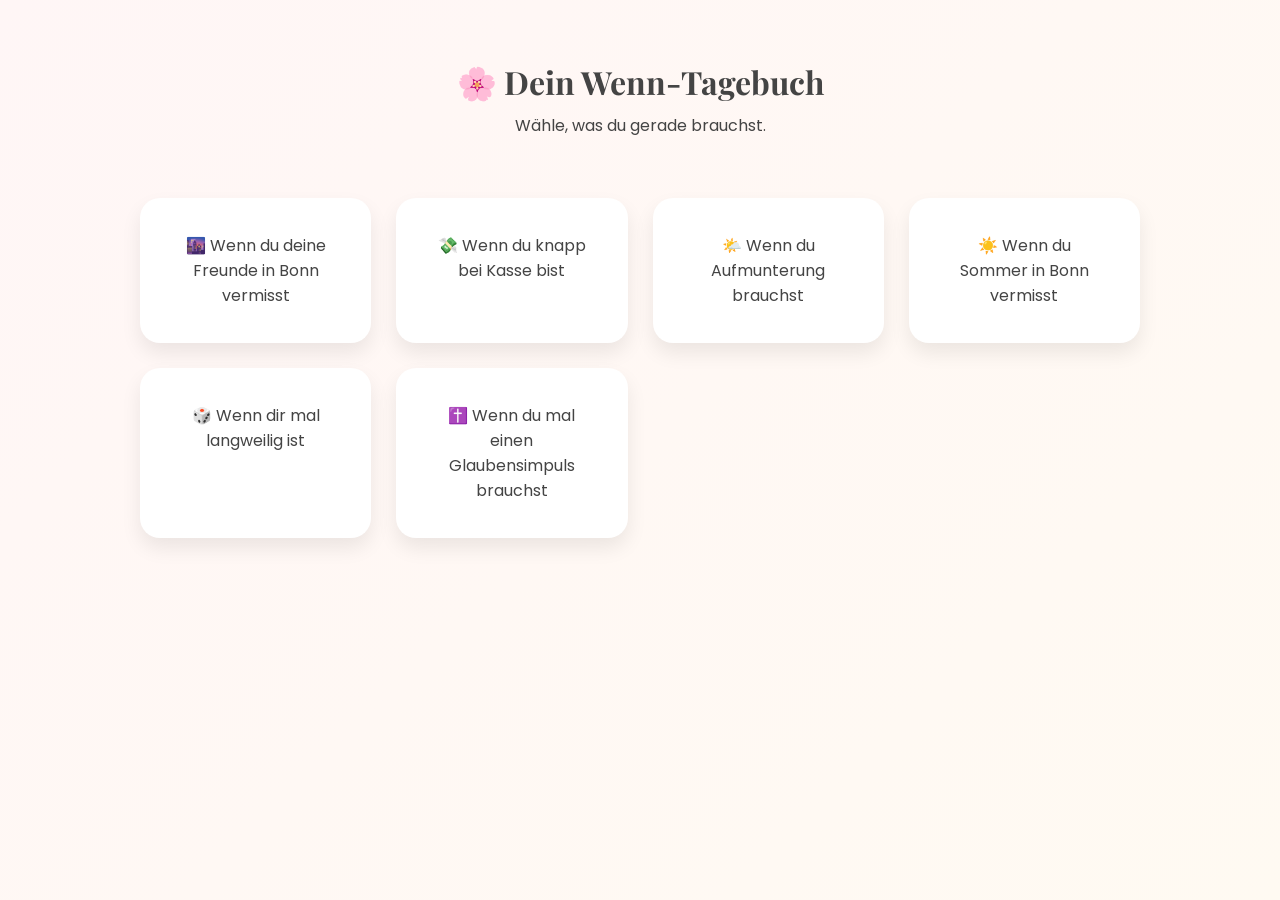
==== tagebuch.html @ 7ecf6430 "Rename Tagebuch.html to tagebuch.html" ====
<!DOCTYPE html>
<html lang="de">
<head>
<meta charset="UTF-8">
<meta name="viewport" content="width=device-width, initial-scale=1.0">
<title>Dein Wenn-Tagebuch 💌</title>

<link href="https://fonts.googleapis.com/css2?family=Playfair+Display&family=Poppins:wght@300;400&display=swap" rel="stylesheet">
<link rel="stylesheet" href="style.css">
</head>

<body>

<header>
    <h1>🌸 Dein Wenn-Tagebuch</h1>
    <p>Wähle, was du gerade brauchst.</p>
</header>

<section class="cards">

    <a class="card" href="wenn-freunde-bonn.html">
        🌆 Wenn du deine Freunde in Bonn vermisst
    </a>

    <a class="card" href="wenn-knapp-bei-kasse.html">
        💸 Wenn du knapp bei Kasse bist
    </a>

    <a class="card" href="wenn-aufmunterung.html">
        🌤️ Wenn du Aufmunterung brauchst
    </a>

    <a class="card" href="wenn-sommer-bonn.html">
        ☀️ Wenn du Sommer in Bonn vermisst
    </a>

    <a class="card" href="wenn-langweilig.html">
        🎲 Wenn dir mal langweilig ist
    </a>

    <a class="card" href="wenn-glaube-impuls.html">
        ✝️ Wenn du mal einen Glaubensimpuls brauchst
    </a>

</section>

</body>
</html>
---- style.css ----
*{
    margin:0;
    padding:0;
    box-sizing:border-box;
}

body{
    font-family:'Poppins',sans-serif;
    background:linear-gradient(
        135deg,
        #fff6f6,
        #fffaf2
    );
    min-height:100vh;
    color:#444;
}

.login-box{

    max-width:500px;

    margin:100px auto;

    text-align:center;

    background:white;

    padding:40px;

    border-radius:25px;

    box-shadow:0 10px 30px rgba(0,0,0,0.08);
}

.login-box h1{
    font-size:4rem;
}

.login-box h2{
    font-family:'Playfair Display',serif;
    margin-bottom:20px;
}

.login-box p{
    margin-bottom:25px;
}

input{

    width:100%;
    padding:15px;

    border:none;

    border-radius:12px;

    background:#f5f5f5;

    margin-bottom:15px;
}

button{

    background:#ffb6b9;

    border:none;

    padding:15px 30px;

    border-radius:12px;

    cursor:pointer;

    font-size:1rem;
}

button:hover{
    transform:scale(1.03);
}

header{
    text-align:center;
    padding:60px 20px;
}

header h1{
    font-family:'Playfair Display',serif;
    margin-bottom:10px;
}

.cards{

    width:90%;
    max-width:1000px;

    margin:auto;

    display:grid;

    grid-template-columns:
    repeat(auto-fit,minmax(220px,1fr));

    gap:25px;
}

.card{

    text-decoration:none;

    color:#444;

    background:white;

    padding:35px;

    text-align:center;

    border-radius:20px;

    box-shadow:
    0 10px 20px rgba(0,0,0,0.08);

    transition:0.3s;
}

.card:hover{

    transform:
    translateY(-5px);

}

footer{

    text-align:center;

    margin-top:60px;

    padding:40px;
}
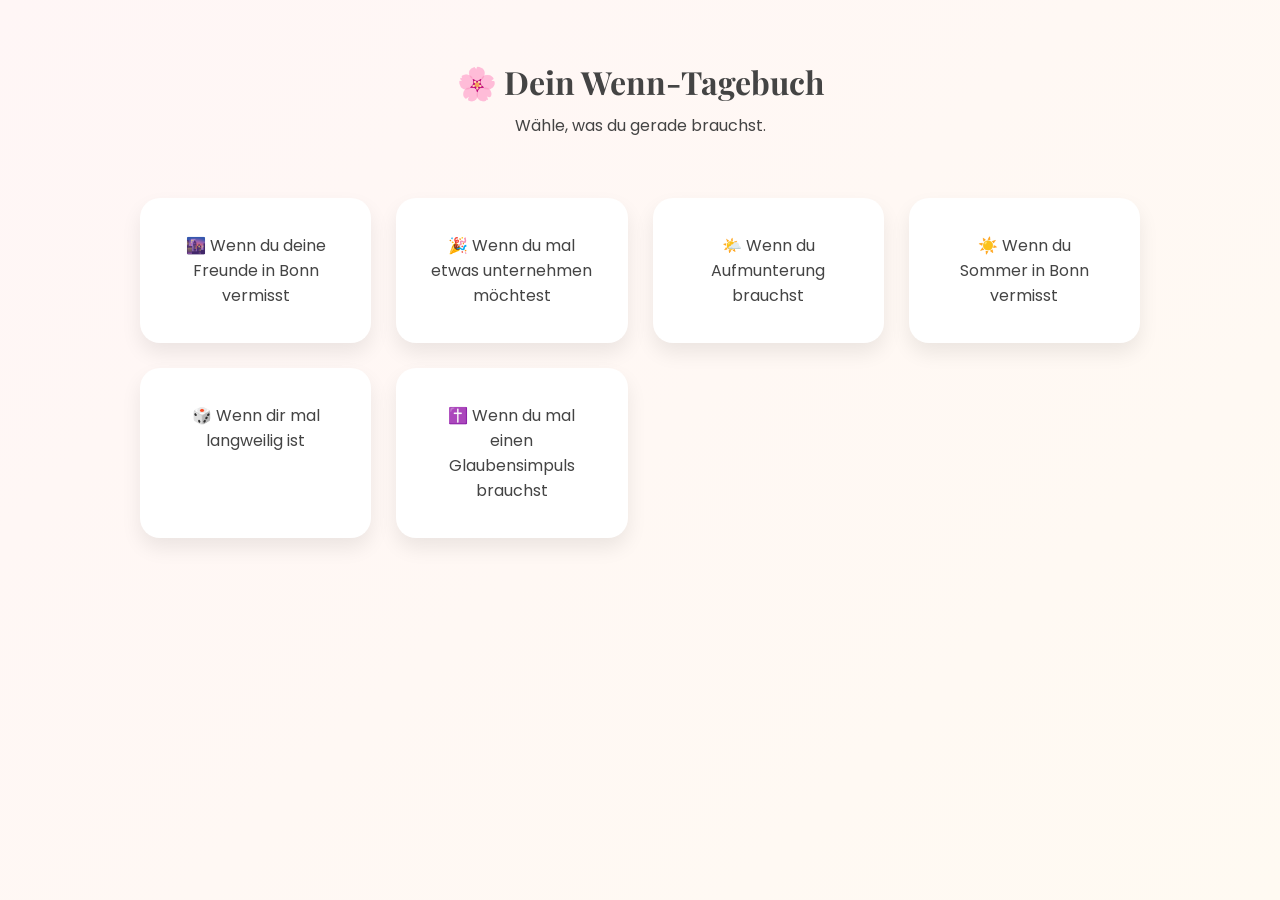
==== commit 5b6bef34: "Update tagebuch.html" ====
--- a/tagebuch.html
+++ b/tagebuch.html
@@ -22,8 +22,8 @@
         🌆 Wenn du deine Freunde in Bonn vermisst
     </a>
 
-    <a class="card" href="wenn-knapp-bei-kasse.html">
-        💸 Wenn du knapp bei Kasse bist
+    <a class="card" href="wenn-unternehmen.html">
+    🎉 Wenn du mal etwas unternehmen möchtest
     </a>
 
     <a class="card" href="wenn-aufmunterung.html">
